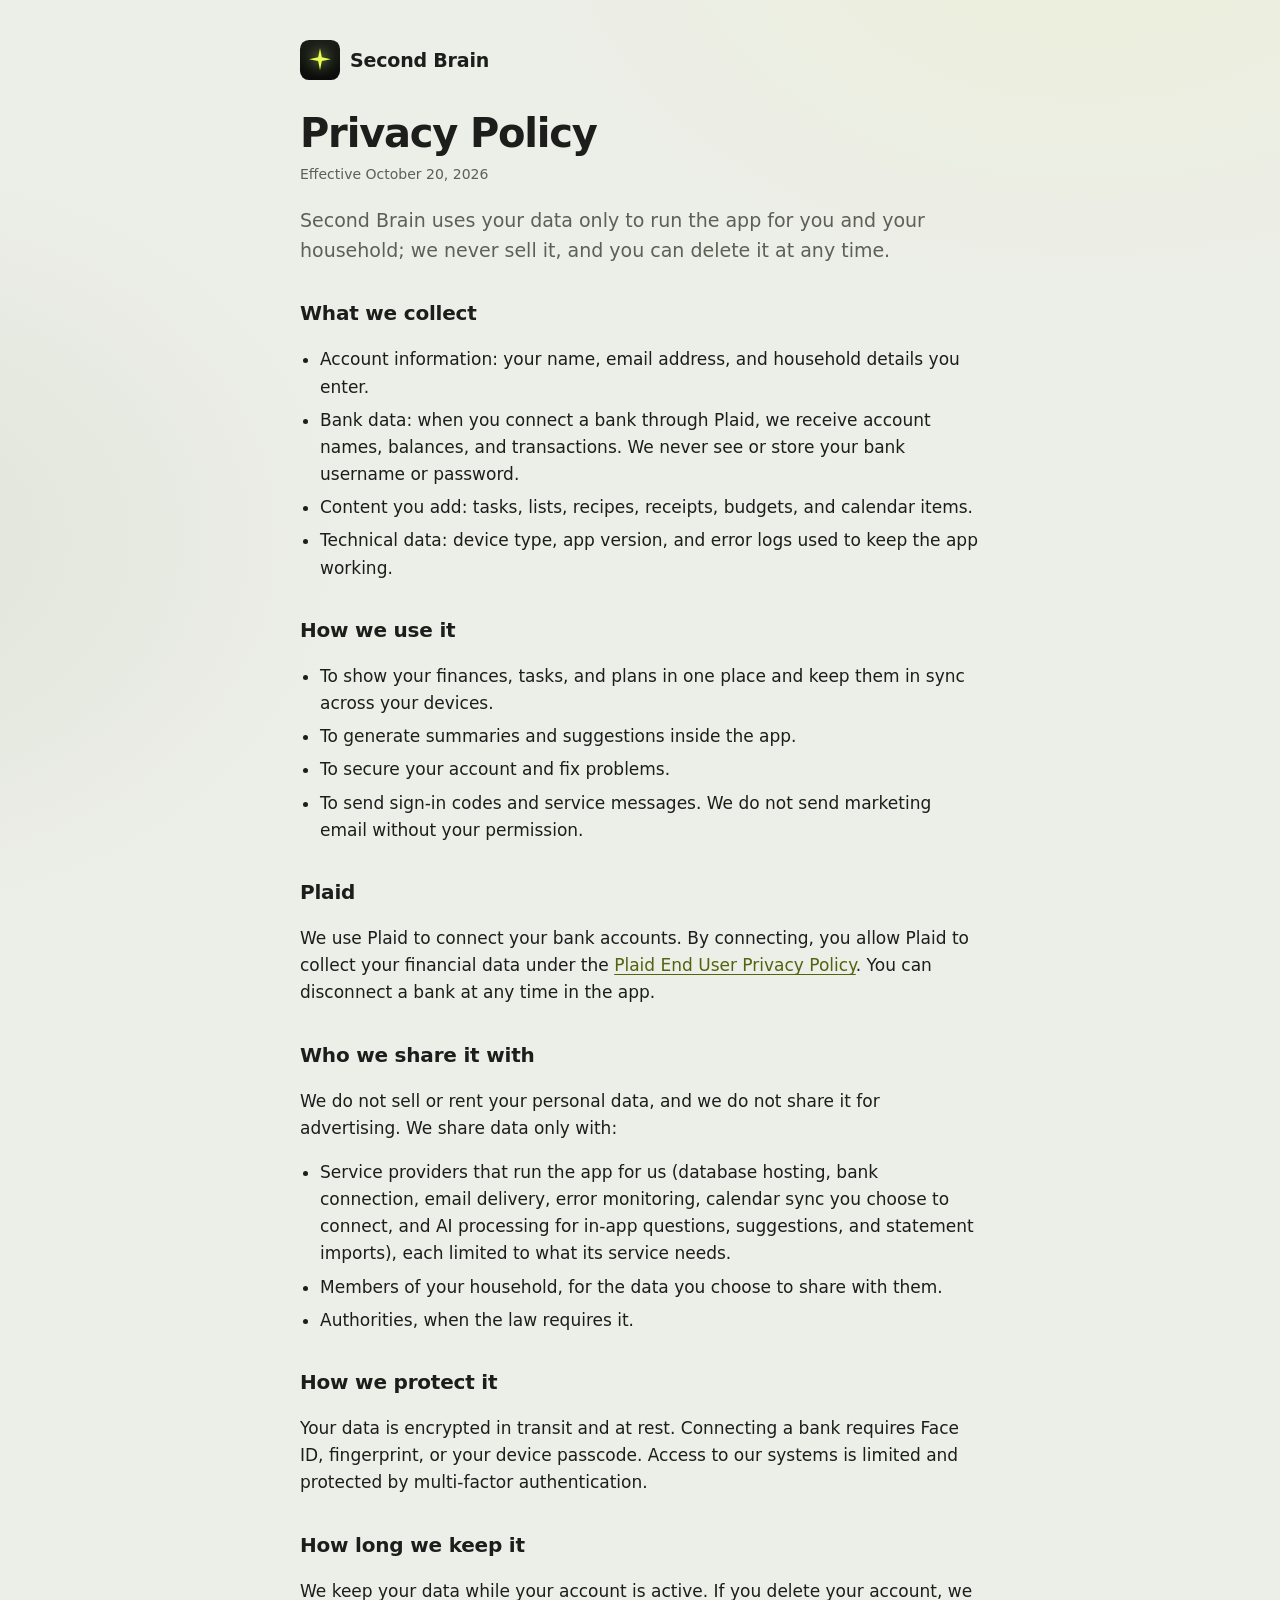
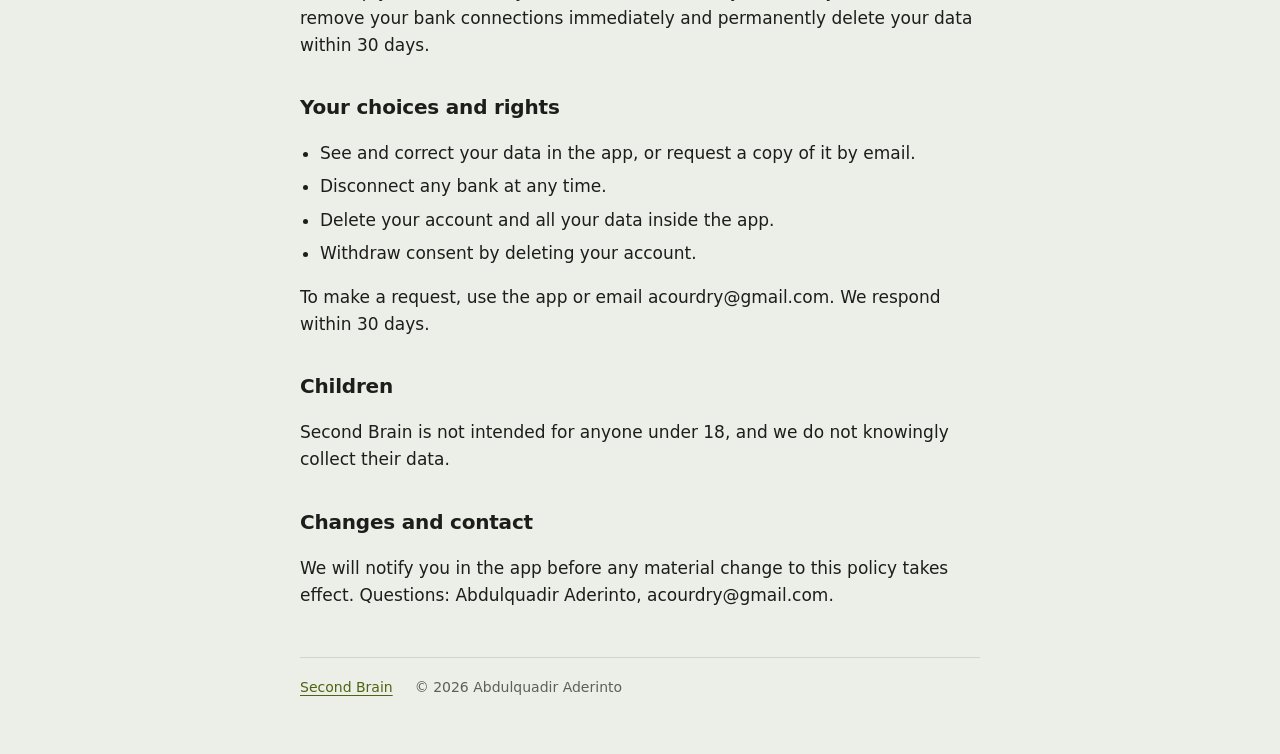
==== privacy.html @ edb5a2c0 "Second Brain: public page and privacy policy" ====
<!doctype html>
<html lang="en">
<head>
<meta charset="utf-8">
<meta name="viewport" content="width=device-width, initial-scale=1">
<title>Privacy Policy · Second Brain</title>
<link rel="icon" href="icon.svg" type="image/svg+xml">
<link rel="stylesheet" href="style.css">
</head>
<body>
<main class="wrap doc">
  <header class="brand">
    <a href="index.html"><img src="icon.svg" width="40" height="40" alt=""><span>Second Brain</span></a>
  </header>

  <h1>Privacy Policy</h1>
  <p class="meta">Effective October 20, 2026</p>

  <p class="lede">Second Brain uses your data only to run the app for you and your household; we never sell it, and you can delete it at any time.</p>

  <h2>What we collect</h2>
  <ul>
    <li>Account information: your name, email address, and household details you enter.</li>
    <li>Bank data: when you connect a bank through Plaid, we receive account names, balances, and transactions. We never see or store your bank username or password.</li>
    <li>Content you add: tasks, lists, recipes, receipts, budgets, and calendar items.</li>
    <li>Technical data: device type, app version, and error logs used to keep the app working.</li>
  </ul>

  <h2>How we use it</h2>
  <ul>
    <li>To show your finances, tasks, and plans in one place and keep them in sync across your devices.</li>
    <li>To generate summaries and suggestions inside the app.</li>
    <li>To secure your account and fix problems.</li>
    <li>To send sign-in codes and service messages. We do not send marketing email without your permission.</li>
  </ul>

  <h2>Plaid</h2>
  <p>We use Plaid to connect your bank accounts. By connecting, you allow Plaid to collect your financial data under the <a href="https://plaid.com/legal/#end-user-privacy-policy">Plaid End User Privacy Policy</a>. You can disconnect a bank at any time in the app.</p>

  <h2>Who we share it with</h2>
  <p>We do not sell or rent your personal data, and we do not share it for advertising. We share data only with:</p>
  <ul>
    <li>Service providers that run the app for us (database hosting, bank connection, email delivery, error monitoring, calendar sync you choose to connect, and AI processing for in-app questions, suggestions, and statement imports), each limited to what its service needs.</li>
    <li>Members of your household, for the data you choose to share with them.</li>
    <li>Authorities, when the law requires it.</li>
  </ul>

  <h2>How we protect it</h2>
  <p>Your data is encrypted in transit and at rest. Connecting a bank requires Face ID, fingerprint, or your device passcode. Access to our systems is limited and protected by multi-factor authentication.</p>

  <h2>How long we keep it</h2>
  <p>We keep your data while your account is active. If you delete your account, we remove your bank connections immediately and permanently delete your data within 30 days.</p>

  <h2>Your choices and rights</h2>
  <ul>
    <li>See and correct your data in the app, or request a copy of it by email.</li>
    <li>Disconnect any bank at any time.</li>
    <li>Delete your account and all your data inside the app.</li>
    <li>Withdraw consent by deleting your account.</li>
  </ul>
  <p>To make a request, use the app or email <span class="sel">acourdry@gmail.com</span>. We respond within 30 days.</p>

  <h2>Children</h2>
  <p>Second Brain is not intended for anyone under 18, and we do not knowingly collect their data.</p>

  <h2>Changes and contact</h2>
  <p>We will notify you in the app before any material change to this policy takes effect. Questions: Abdulquadir Aderinto, <span class="sel">acourdry@gmail.com</span>.</p>

  <footer><a href="index.html">Second Brain</a><span>© 2026 Abdulquadir Aderinto</span></footer>
</main>
</body>
</html>
---- style.css ----
/* Second Brain's public pages: the app's night ground and lime, system type (no third-party font host). */
:root {
  --bg: #0d0e0c; --panel: #161814; --ink: #f2f1ec; --muted: #a3a59b; --rule: rgba(255,255,255,0.10); --lime: #e7fe54;
  color-scheme: dark;
}
@media (prefers-color-scheme: light) {
  :root { --bg: #eceee8; --panel: #f7f8f4; --ink: #1d1d1b; --muted: #5d6056; --rule: rgba(29,29,27,0.12); --lime: #4f6410; color-scheme: light; }
}
* { box-sizing: border-box; }
body {
  margin: 0; background: var(--bg); color: var(--ink);
  font-family: -apple-system, BlinkMacSystemFont, "SF Pro Text", "Segoe UI", Roboto, system-ui, sans-serif;
  font-size: 17px; line-height: 1.6;
  background-image: radial-gradient(60rem 40rem at 85% -10%, rgba(231,254,84,0.10), transparent 60%),
                    radial-gradient(50rem 40rem at -10% 60%, rgba(143,157,108,0.12), transparent 60%);
  background-attachment: fixed;
}
.wrap { max-width: 860px; margin: 0 auto; padding-inline: 20px; padding-block: 40px 56px; }
.doc { max-width: 720px; }
.brand { display: flex; align-items: center; gap: 12px; font-weight: 600; font-size: 19px; letter-spacing: -0.01em; }
.brand a { display: flex; align-items: center; gap: 10px; color: inherit; text-decoration: none; }
.brand img { border-radius: 22.4%; }
h1 { font-size: clamp(32px, 6vw, 52px); line-height: 1.08; letter-spacing: -0.03em; margin: 40px 0 14px; text-wrap: balance; font-weight: 700; }
.doc h1 { font-size: clamp(30px, 5vw, 40px); margin-top: 32px; }
h2 { font-size: 20px; letter-spacing: -0.01em; margin: 32px 0 8px; }
.lede { color: var(--muted); font-size: 19px; max-width: 62ch; }
.meta { color: var(--muted); font-size: 14px; margin-top: -6px; }
.grid { display: grid; grid-template-columns: repeat(auto-fit, minmax(190px, 1fr)); gap: 14px; margin-top: 36px; }
.grid article { background: var(--panel); border: 1px solid var(--rule); border-radius: 18px; padding: 18px; min-width: 0; }
.grid h2 { margin: 0 0 6px; font-size: 17px; }
.grid p { margin: 0; color: var(--muted); font-size: 15px; }
.status { margin-top: 36px; }
.status p { color: var(--muted); }
ul { padding-left: 20px; }
li { margin: 6px 0; }
a { color: var(--lime); text-underline-offset: 3px; }
.sel { user-select: all; }
footer { display: flex; flex-wrap: wrap; gap: 8px 22px; margin-top: 48px; padding-top: 18px; border-top: 1px solid var(--rule); color: var(--muted); font-size: 14px; }
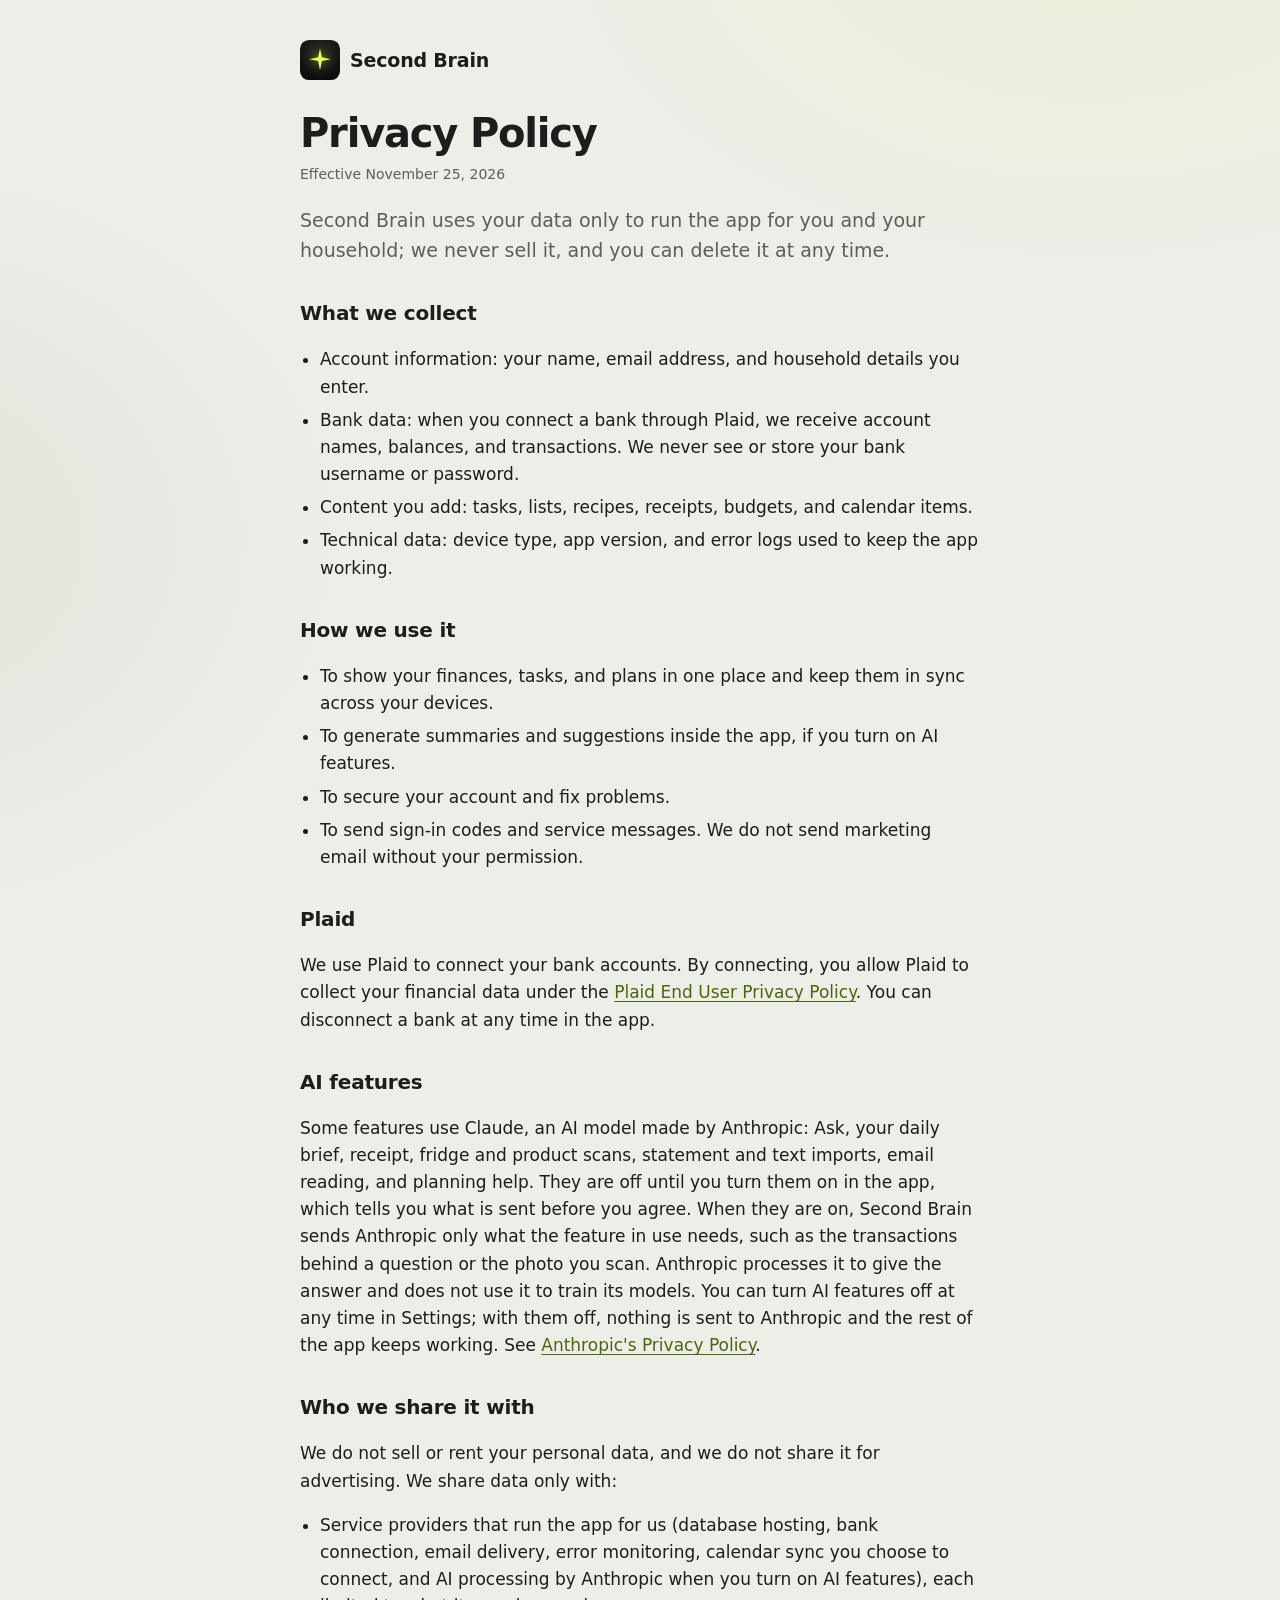
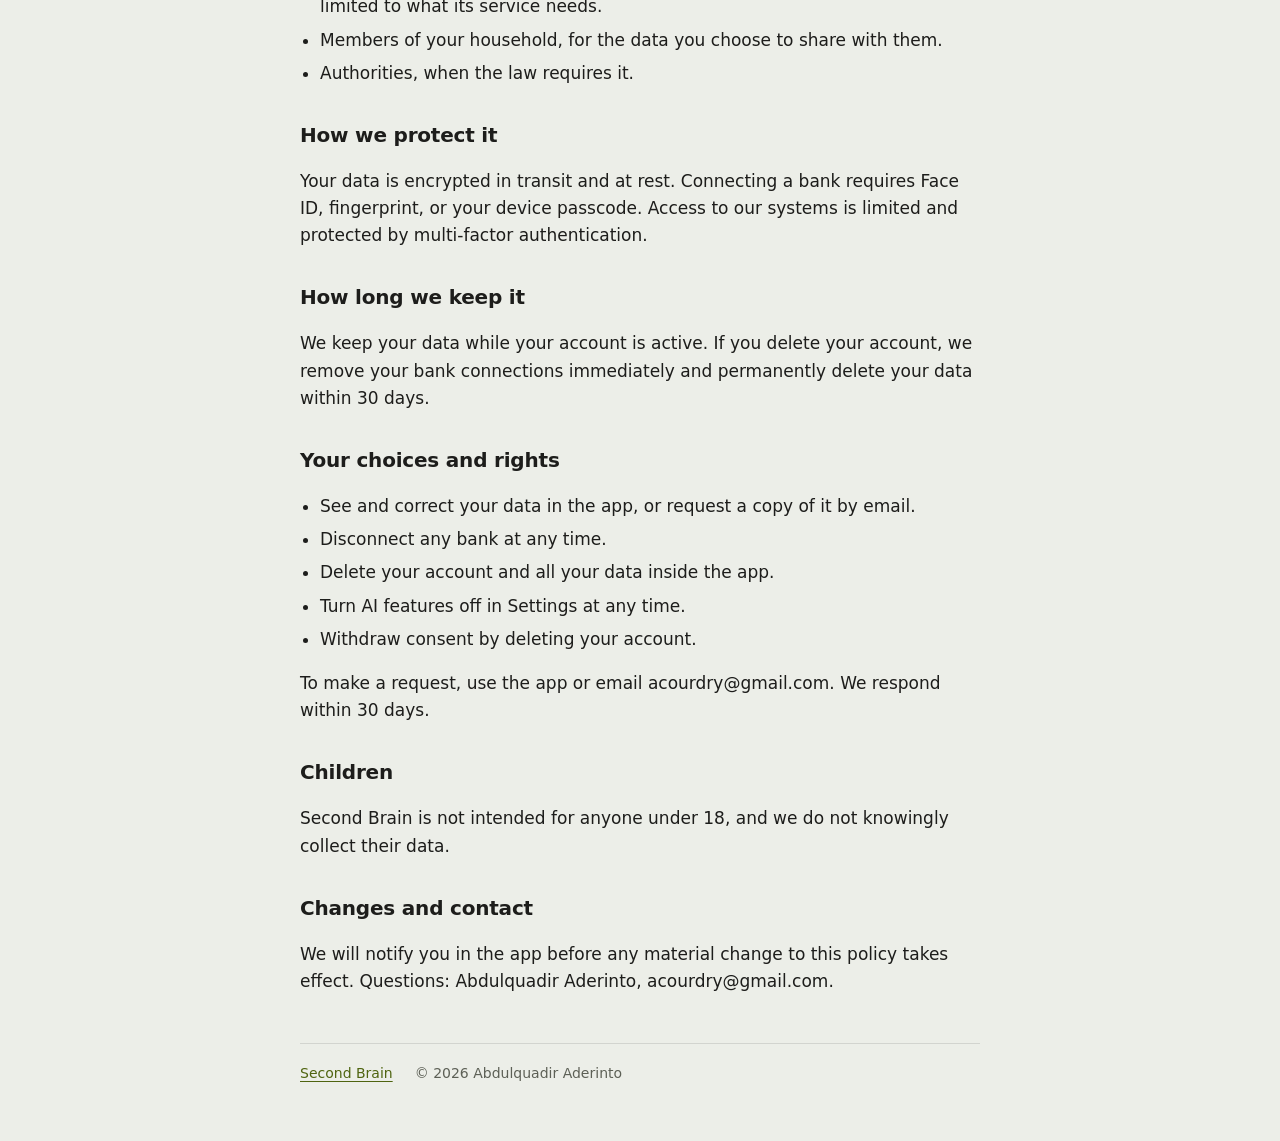
==== commit b2d8134f: "Privacy policy: name Anthropic for AI features, which are off until the person turns them on Co-Auth" ====
--- a/privacy.html
+++ b/privacy.html
@@ -14,7 +14,7 @@
   </header>
 
   <h1>Privacy Policy</h1>
-  <p class="meta">Effective October 20, 2026</p>
+  <p class="meta">Effective November 25, 2026</p>
 
   <p class="lede">Second Brain uses your data only to run the app for you and your household; we never sell it, and you can delete it at any time.</p>
 
@@ -29,7 +29,7 @@
   <h2>How we use it</h2>
   <ul>
     <li>To show your finances, tasks, and plans in one place and keep them in sync across your devices.</li>
-    <li>To generate summaries and suggestions inside the app.</li>
+    <li>To generate summaries and suggestions inside the app, if you turn on AI features.</li>
     <li>To secure your account and fix problems.</li>
     <li>To send sign-in codes and service messages. We do not send marketing email without your permission.</li>
   </ul>
@@ -37,10 +37,13 @@
   <h2>Plaid</h2>
   <p>We use Plaid to connect your bank accounts. By connecting, you allow Plaid to collect your financial data under the <a href="https://plaid.com/legal/#end-user-privacy-policy">Plaid End User Privacy Policy</a>. You can disconnect a bank at any time in the app.</p>
 
+  <h2>AI features</h2>
+  <p>Some features use Claude, an AI model made by Anthropic: Ask, your daily brief, receipt, fridge and product scans, statement and text imports, email reading, and planning help. They are off until you turn them on in the app, which tells you what is sent before you agree. When they are on, Second Brain sends Anthropic only what the feature in use needs, such as the transactions behind a question or the photo you scan. Anthropic processes it to give the answer and does not use it to train its models. You can turn AI features off at any time in Settings; with them off, nothing is sent to Anthropic and the rest of the app keeps working. See <a href="https://www.anthropic.com/legal/privacy">Anthropic's Privacy Policy</a>.</p>
+
   <h2>Who we share it with</h2>
   <p>We do not sell or rent your personal data, and we do not share it for advertising. We share data only with:</p>
   <ul>
-    <li>Service providers that run the app for us (database hosting, bank connection, email delivery, error monitoring, calendar sync you choose to connect, and AI processing for in-app questions, suggestions, and statement imports), each limited to what its service needs.</li>
+    <li>Service providers that run the app for us (database hosting, bank connection, email delivery, error monitoring, calendar sync you choose to connect, and AI processing by Anthropic when you turn on AI features), each limited to what its service needs.</li>
     <li>Members of your household, for the data you choose to share with them.</li>
     <li>Authorities, when the law requires it.</li>
   </ul>
@@ -56,6 +59,7 @@
     <li>See and correct your data in the app, or request a copy of it by email.</li>
     <li>Disconnect any bank at any time.</li>
     <li>Delete your account and all your data inside the app.</li>
+    <li>Turn AI features off in Settings at any time.</li>
     <li>Withdraw consent by deleting your account.</li>
   </ul>
   <p>To make a request, use the app or email <span class="sel">acourdry@gmail.com</span>. We respond within 30 days.</p>
